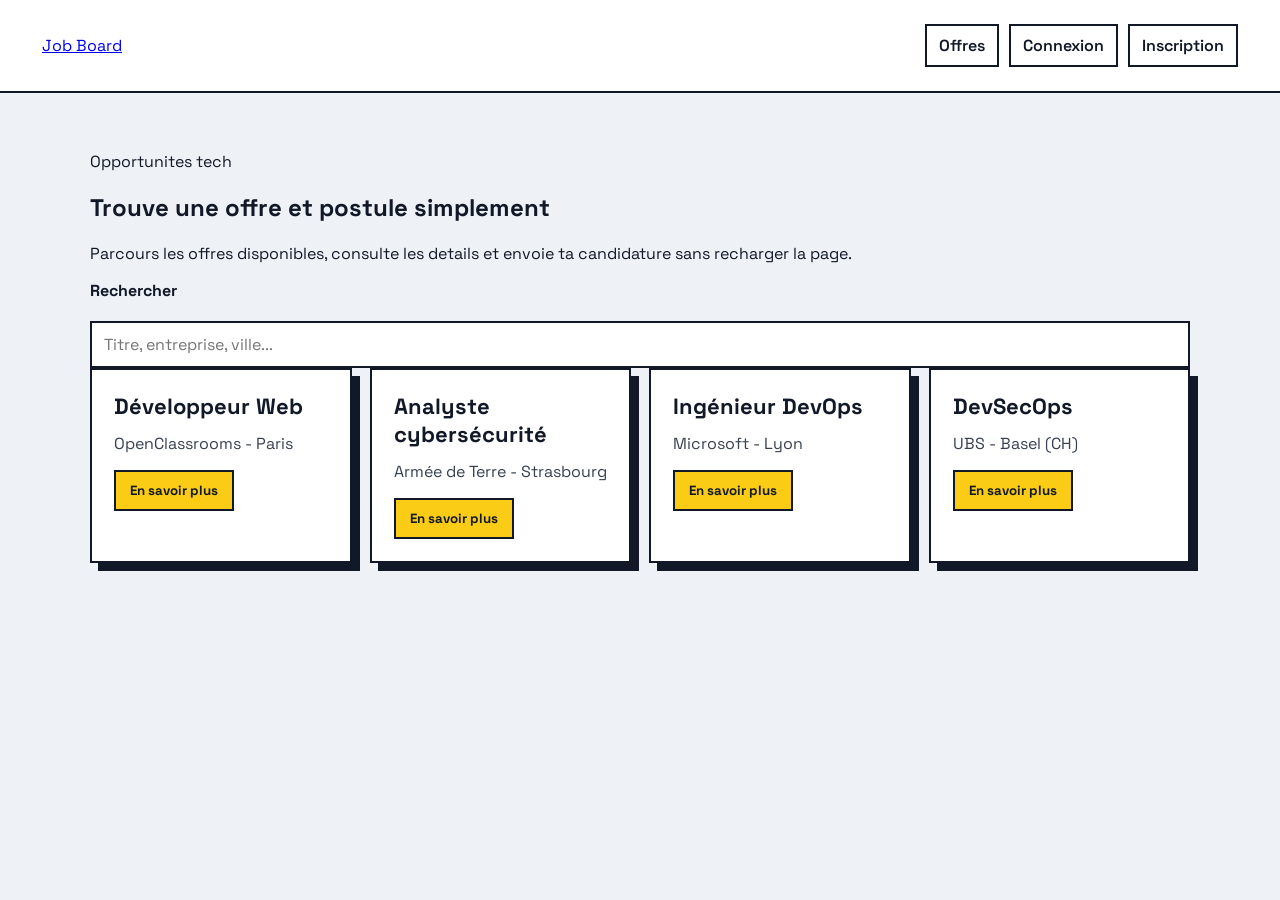
==== frontend/index.html @ 0f41529c "Prepare frontend prototype with offer details and account pages" ====
<!DOCTYPE html>
<html lang="fr">
<head>
  <meta charset="utf-8">
  <meta name="viewport" content="width=device-width, initial-scale=1">
  <title>Job Board</title>
  <link rel="stylesheet" href="style.css">
  <link rel="preconnect" href="https://fonts.googleapis.com">
  <link rel="preconnect" href="https://fonts.gstatic.com" crossorigin>
  <link href="https://fonts.googleapis.com/css2?family=Space+Grotesk:wght@400;500;600;700&display=swap" rel="stylesheet">
</head>
<body>
  <header class="site-header">
    <a class="brand" href="index.html">Job Board</a>

    <nav class="site-nav" aria-label="Navigation principale">
      <a href="index.html">Offres</a>
      <a href="login.html">Connexion</a>
      <a href="register.html">Inscription</a>
    </nav>
  </header>

  <main class="page">
    <section class="intro">
      <p class="eyebrow">Opportunites tech</p>
      <h1>Trouve une offre et postule simplement</h1>
      <p>Parcours les offres disponibles, consulte les details et envoie ta candidature sans recharger la page.</p>
    </section>

    <section class="toolbar" aria-label="Filtres">
      <label for="search">Rechercher</label>
      <input id="search" type="search" placeholder="Titre, entreprise, ville...">
    </section>

    <section>
      <div id="offers-list" class="offers-grid"></div>
    </section>

    <section id="offer-detail" class="panel" hidden></section>

    <section id="apply-panel" class="panel" hidden>
      <h2>Postuler</h2>
      <form id="apply-form">
        <div class="form-grid">
          <label>
            Prenom
            <input name="prenom" required>
          </label>

          <label>
            Nom
            <input name="nom" required>
          </label>

          <label>
            Email
            <input name="email" type="email" required>
          </label>

          <label>
            Telephone
            <input name="telephone">
          </label>
        </div>

        <label>
          Message
          <textarea name="message" required></textarea>
        </label>

        <button type="submit">Envoyer ma candidature</button>
      </form>

      <p id="apply-message" class="feedback"></p>
    </section>
  </main>

  <script src="app.js"></script>
</body>
</html>
---- frontend/style.css ----
* {
  box-sizing: border-box;
}

body {
  margin: 0;
  font-family: "Space Grotesk", Arial, sans-serif;
  color: #111827;
  background: #eef1f5;
}

header {
  display: flex;
  justify-content: space-between;
  align-items: center;
  padding: 24px 42px;
  background: #ffffff;
  border-bottom: 2px solid #111827;
}

header h1 {
  margin: 0;
  font-size: 26px;
  font-weight: 700;
  text-transform: uppercase;
}

nav {
  display: flex;
  gap: 10px;
}

nav a {
  padding: 9px 12px;
  color: #111827;
  border: 2px solid #111827;
  text-decoration: none;
  font-weight: 600;
  background: #ffffff;
}

nav a:hover {
  color: #ffffff;
  background: #111827;
}

main {
  width: min(1100px, calc(100% - 40px));
  margin: 0 auto;
  padding: 42px 0;
}

h2 {
  margin: 0 0 24px;
  font-size: 34px;
  font-weight: 700;
}

#offers-list {
  display: grid;
  grid-template-columns: repeat(auto-fit, minmax(260px, 1fr));
  gap: 18px;
}

article {
  padding: 22px;
  background: #ffffff;
  border: 2px solid #111827;
  box-shadow: 8px 8px 0 #111827;
}

article h2,
article h3 {
  margin: 0 0 12px;
  font-size: 22px;
  font-weight: 700;
}

article p {
  margin: 0 0 14px;
  color: #374151;
  line-height: 1.5;
}

button {
  border: 2px solid #111827;
  padding: 10px 14px;
  color: #111827;
  background: #facc15;
  cursor: pointer;
  font-family: inherit;
  font-weight: 700;
}

button:hover {
  color: #ffffff;
  background: #111827;
}

form {
  max-width: 540px;
  padding: 24px;
  background: #ffffff;
  border: 2px solid #111827;
  box-shadow: 8px 8px 0 #111827;
}

label {
  display: block;
  margin-bottom: 14px;
  font-weight: 700;
}

input,
textarea {
  width: 100%;
  margin-top: 6px;
  padding: 11px 12px;
  border: 2px solid #111827;
  font: inherit;
  background: #ffffff;
}

textarea {
  min-height: 120px;
  resize: vertical;
}

table {
  width: 100%;
  border-collapse: collapse;
  background: #ffffff;
  border: 2px solid #111827;
}

th,
td {
  padding: 12px;
  border: 2px solid #111827;
  text-align: left;
}

th {
  background: #facc15;
}

@media (max-width: 700px) {
  header {
    align-items: flex-start;
    flex-direction: column;
    gap: 16px;
    padding: 20px;
  }

  nav {
    flex-wrap: wrap;
  }

  h2 {
    font-size: 28px;
  }

  article,
  form {
    box-shadow: 5px 5px 0 #111827;
  }
}
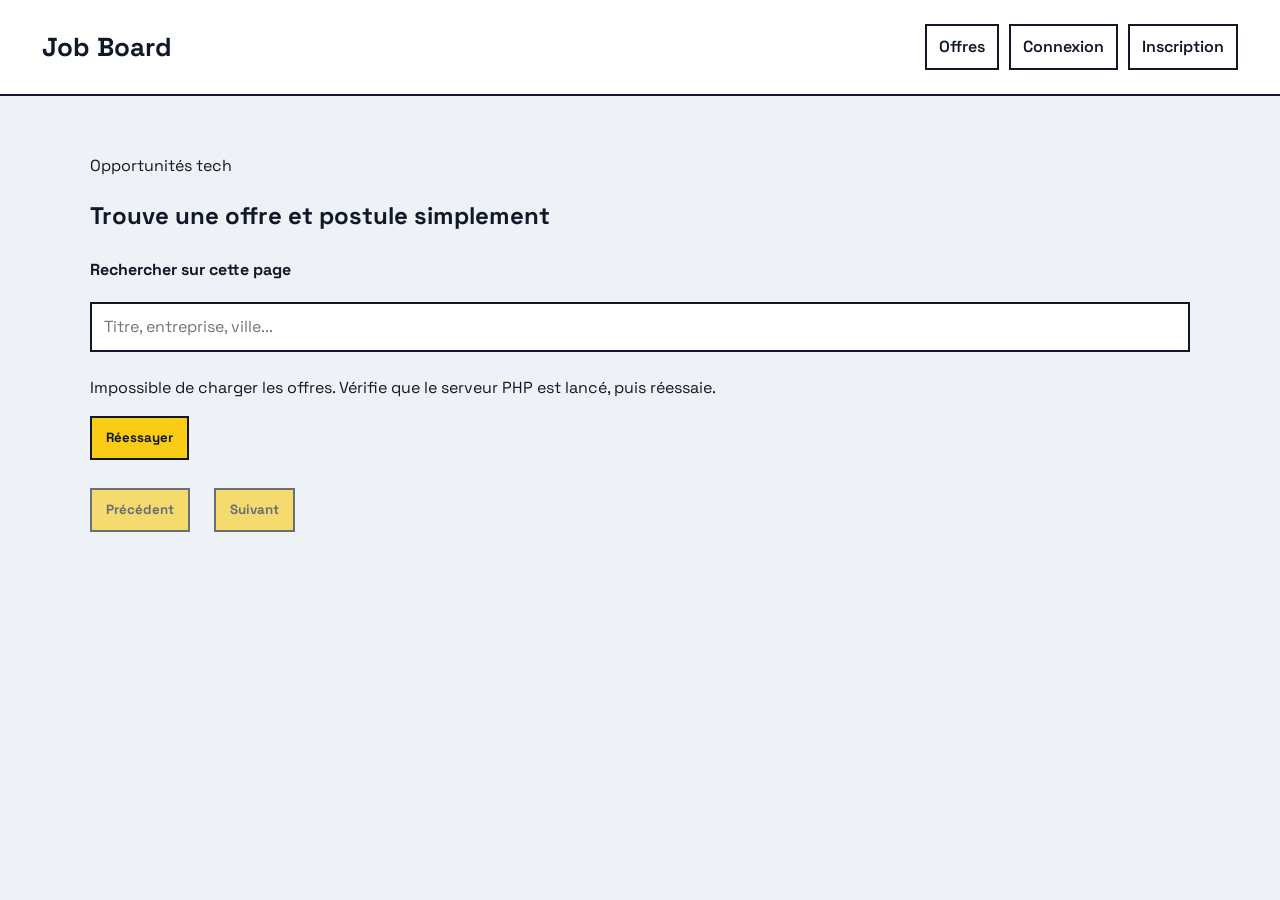
==== commit 9ca1f627: "modif liaison front end" ====
--- a/frontend/index.html
+++ b/frontend/index.html
@@ -22,44 +22,59 @@
 
   <main class="page">
     <section class="intro">
-      <p class="eyebrow">Opportunites tech</p>
+      <p class="eyebrow">Opportunités tech</p>
       <h1>Trouve une offre et postule simplement</h1>
-      <p>Parcours les offres disponibles, consulte les details et envoie ta candidature sans recharger la page.</p>
     </section>
 
     <section class="toolbar" aria-label="Filtres">
-      <label for="search">Rechercher</label>
+      <label for="search">Rechercher sur cette page</label>
       <input id="search" type="search" placeholder="Titre, entreprise, ville...">
     </section>
 
-    <section>
+    <section aria-label="Offres disponibles">
+      <p id="offers-message" role="status"></p>
+      <button id="retry-offers" type="button" hidden>Réessayer</button>
       <div id="offers-list" class="offers-grid"></div>
+      <div class="pagination" role="group" aria-label="Pages des offres">
+        <button id="previous-page" type="button" disabled>Précédent</button>
+        <span id="page-status" role="status"></span>
+        <button id="next-page" type="button" disabled>Suivant</button>
+      </div>
     </section>
 
-    <section id="offer-detail" class="panel" hidden></section>
+    <section id="offer-detail" class="panel" aria-labelledby="detail-title" hidden>
+      <h2 id="detail-title" tabindex="-1"></h2>
+      <p id="detail-company"></p>
+      <p id="detail-location"></p>
+      <p id="detail-description"></p>
+      <button id="close-detail" type="button" class="secondary">Fermer les détails</button>
+    </section>
 
-    <section id="apply-panel" class="panel" hidden>
-      <h2>Postuler</h2>
+    <section id="apply-panel" class="panel" aria-labelledby="apply-title" hidden>
+      <h2 id="apply-title">Postuler</h2>
+      <p id="apply-offer"></p>
       <form id="apply-form">
+        <fieldset id="apply-fields" aria-label="Candidature">
+        <input type="hidden" name="offre_id">
         <div class="form-grid">
           <label>
-            Prenom
-            <input name="prenom" required>
+            Prénom
+            <input name="prenom" autocomplete="given-name" required>
           </label>
 
           <label>
             Nom
-            <input name="nom" required>
+            <input name="nom" autocomplete="family-name" required>
           </label>
 
           <label>
             Email
-            <input name="email" type="email" required>
+            <input name="email" type="email" autocomplete="email" required>
           </label>
 
           <label>
-            Telephone
-            <input name="telephone">
+            Téléphone (facultatif)
+            <input name="telephone" type="tel" autocomplete="tel">
           </label>
         </div>
 
@@ -69,12 +84,14 @@
         </label>
 
         <button type="submit">Envoyer ma candidature</button>
+        <button id="close-apply" type="button" class="secondary">Fermer</button>
+        </fieldset>
       </form>
 
-      <p id="apply-message" class="feedback"></p>
+      <p id="apply-message" class="feedback" role="status"></p>
     </section>
   </main>
 
   <script src="app.js"></script>
 </body>
-</html>+</html>
--- a/frontend/style.css
+++ b/frontend/style.css
@@ -7,6 +7,25 @@
   font-family: "Space Grotesk", Arial, sans-serif;
   color: #111827;
   background: #eef1f5;
+  line-height: 1.5;
+  overflow-wrap: anywhere;
+  letter-spacing: 0;
+}
+
+[hidden] {
+  display: none !important;
+}
+
+.brand {
+  font-size: 26px;
+  font-weight: 700;
+  color: inherit;
+  text-decoration: none;
+}
+
+.notice {
+  border-left: 4px solid #16856b;
+  padding-left: 12px;
 }
 
 header {
@@ -52,13 +71,13 @@
 
 h2 {
   margin: 0 0 24px;
-  font-size: 34px;
+  font-size: 24px;
   font-weight: 700;
 }
 
 #offers-list {
   display: grid;
-  grid-template-columns: repeat(auto-fit, minmax(260px, 1fr));
+  grid-template-columns: repeat(auto-fit, minmax(min(100%, 260px), 1fr));
   gap: 18px;
 }
 
@@ -67,6 +86,53 @@
   background: #ffffff;
   border: 2px solid #111827;
   box-shadow: 8px 8px 0 #111827;
+  display: flex;
+  flex-direction: column;
+  min-width: 0;
+}
+
+.actions {
+  display: flex;
+  flex-wrap: wrap;
+  gap: 10px;
+  margin-top: auto;
+}
+
+.panel {
+  margin-top: 32px;
+}
+
+.toolbar {
+  margin: 24px 0;
+}
+
+.pagination {
+  display: flex;
+  flex-wrap: wrap;
+  align-items: center;
+  gap: 12px;
+  margin-top: 28px;
+}
+
+fieldset {
+  min-width: 0;
+  margin: 0;
+  padding: 0;
+  border: 0;
+}
+
+.secondary {
+  background: #ffffff;
+}
+
+:focus-visible {
+  outline: 3px solid #087564;
+  outline-offset: 4px;
+}
+
+button:disabled {
+  opacity: 0.6;
+  cursor: wait;
 }
 
 article h2,
@@ -90,6 +156,8 @@
   cursor: pointer;
   font-family: inherit;
   font-weight: 700;
+  min-height: 44px;
+  max-width: 100%;
 }
 
 button:hover {
@@ -103,6 +171,17 @@
   background: #ffffff;
   border: 2px solid #111827;
   box-shadow: 8px 8px 0 #111827;
+  width: 100%;
+}
+
+.form-grid {
+  display: grid;
+  grid-template-columns: repeat(2, minmax(0, 1fr));
+  gap: 0 16px;
+}
+
+.table-wrap {
+  overflow-x: auto;
 }
 
 label {
@@ -157,11 +236,15 @@
   }
 
   h2 {
-    font-size: 28px;
+    font-size: 24px;
+  }
+
+  .form-grid {
+    grid-template-columns: 1fr;
   }
 
   article,
   form {
     box-shadow: 5px 5px 0 #111827;
   }
-}+}
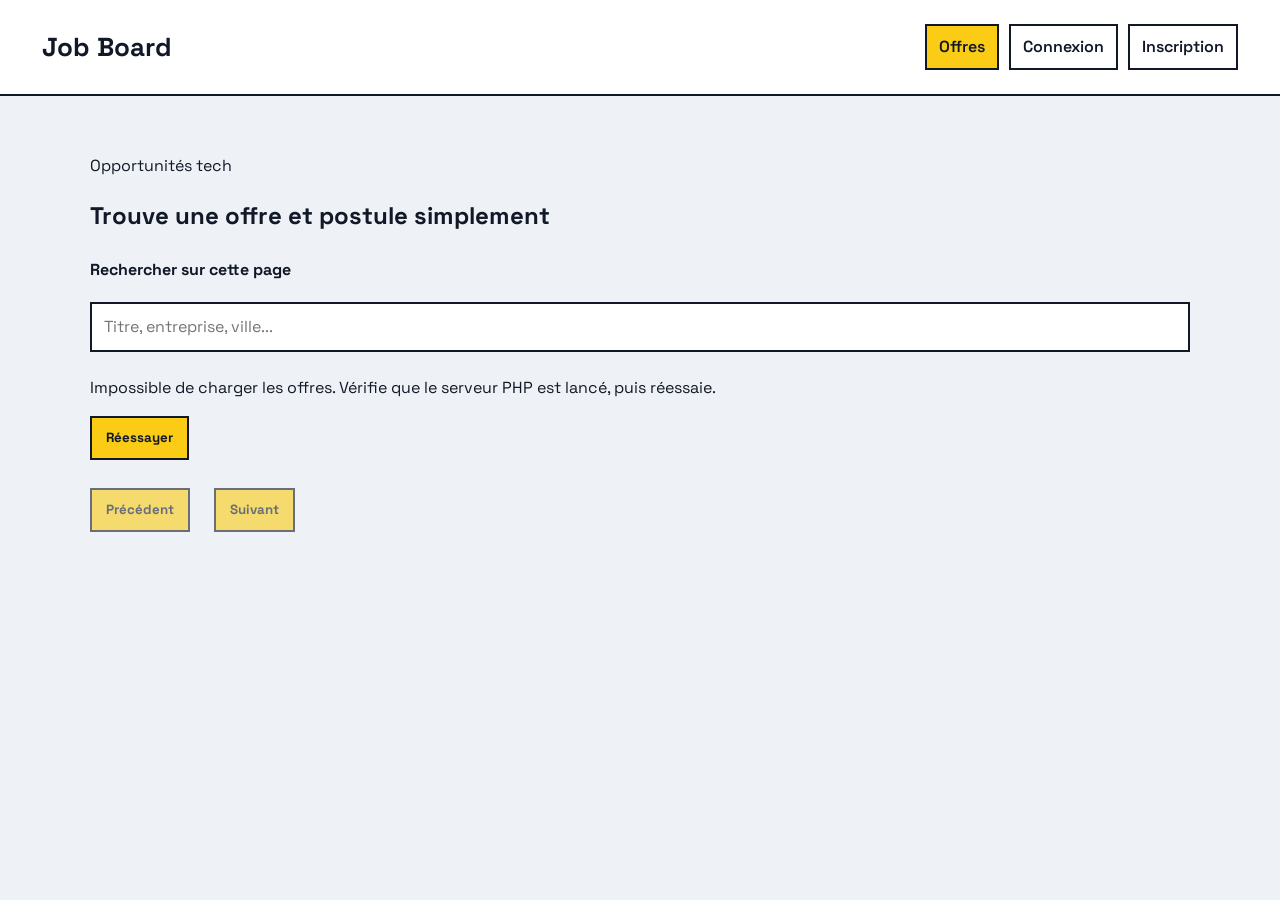
==== commit 4ffb35ca: "derniere modif Co-Authored-By: Claude Opus 5.5 <noreply@anthropic.com>" ====
--- a/frontend/index.html
+++ b/frontend/index.html
@@ -44,8 +44,7 @@
 
     <section id="offer-detail" class="panel" aria-labelledby="detail-title" hidden>
       <h2 id="detail-title" tabindex="-1"></h2>
-      <p id="detail-company"></p>
-      <p id="detail-location"></p>
+      <dl id="detail-infos" class="details"></dl>
       <p id="detail-description"></p>
       <button id="close-detail" type="button" class="secondary">Fermer les détails</button>
     </section>
@@ -56,7 +55,8 @@
       <form id="apply-form">
         <fieldset id="apply-fields" aria-label="Candidature">
         <input type="hidden" name="offre_id">
-        <div class="form-grid">
+        <p id="apply-identity" class="notice" hidden></p>
+        <div id="identity-fields" class="form-grid">
           <label>
             Prénom
             <input name="prenom" autocomplete="given-name" required>
@@ -92,6 +92,7 @@
     </section>
   </main>
 
+  <script src="session.js"></script>
   <script src="app.js"></script>
 </body>
 </html>
--- a/frontend/style.css
+++ b/frontend/style.css
@@ -191,6 +191,7 @@
 }
 
 input,
+select,
 textarea {
   width: 100%;
   margin-top: 6px;
@@ -221,6 +222,112 @@
 
 th {
   background: #facc15;
+}
+
+/* Les tableaux gardent une largeur lisible et défilent horizontalement sur petit écran,
+   au lieu de couper les mots lettre par lettre */
+.table-wrap table {
+  min-width: 720px;
+}
+
+th,
+td {
+  overflow-wrap: normal;
+}
+
+/* Navigation : le bouton Déconnexion a l'allure des liens */
+nav button {
+  min-height: 0;
+  padding: 7px 12px;
+  background: #ffffff;
+}
+
+nav a[aria-current="page"] {
+  background: #facc15;
+}
+
+/* Détail d'une offre : libellé à gauche, valeur à droite */
+.details {
+  display: grid;
+  grid-template-columns: max-content 1fr;
+  gap: 6px 18px;
+  margin: 0 0 18px;
+}
+
+.details dt {
+  font-weight: 700;
+}
+
+.details dd {
+  margin: 0;
+}
+
+/* Administration */
+.tabs {
+  display: flex;
+  flex-wrap: wrap;
+  gap: 8px;
+  margin: 24px 0;
+}
+
+.tabs button {
+  background: #ffffff;
+}
+
+.tabs button[aria-pressed="true"] {
+  color: #ffffff;
+  background: #111827;
+}
+
+.admin-toolbar {
+  display: flex;
+  flex-wrap: wrap;
+  justify-content: space-between;
+  align-items: center;
+  gap: 12px;
+  margin-bottom: 16px;
+}
+
+.admin-toolbar h2 {
+  margin: 0;
+}
+
+.admin-form {
+  max-width: none;
+  margin-bottom: 28px;
+}
+
+.admin-form h3 {
+  margin: 0 0 18px;
+}
+
+.full {
+  grid-column: 1 / -1;
+}
+
+label.checkbox {
+  display: flex;
+  align-items: center;
+  gap: 10px;
+}
+
+label.checkbox input {
+  width: auto;
+  margin: 0;
+}
+
+.row-actions {
+  white-space: nowrap;
+}
+
+.row-actions button {
+  min-height: 0;
+  padding: 6px 10px;
+  margin: 2px;
+}
+
+button.danger {
+  background: #fecaca;
 }
 
 @media (max-width: 700px) {
